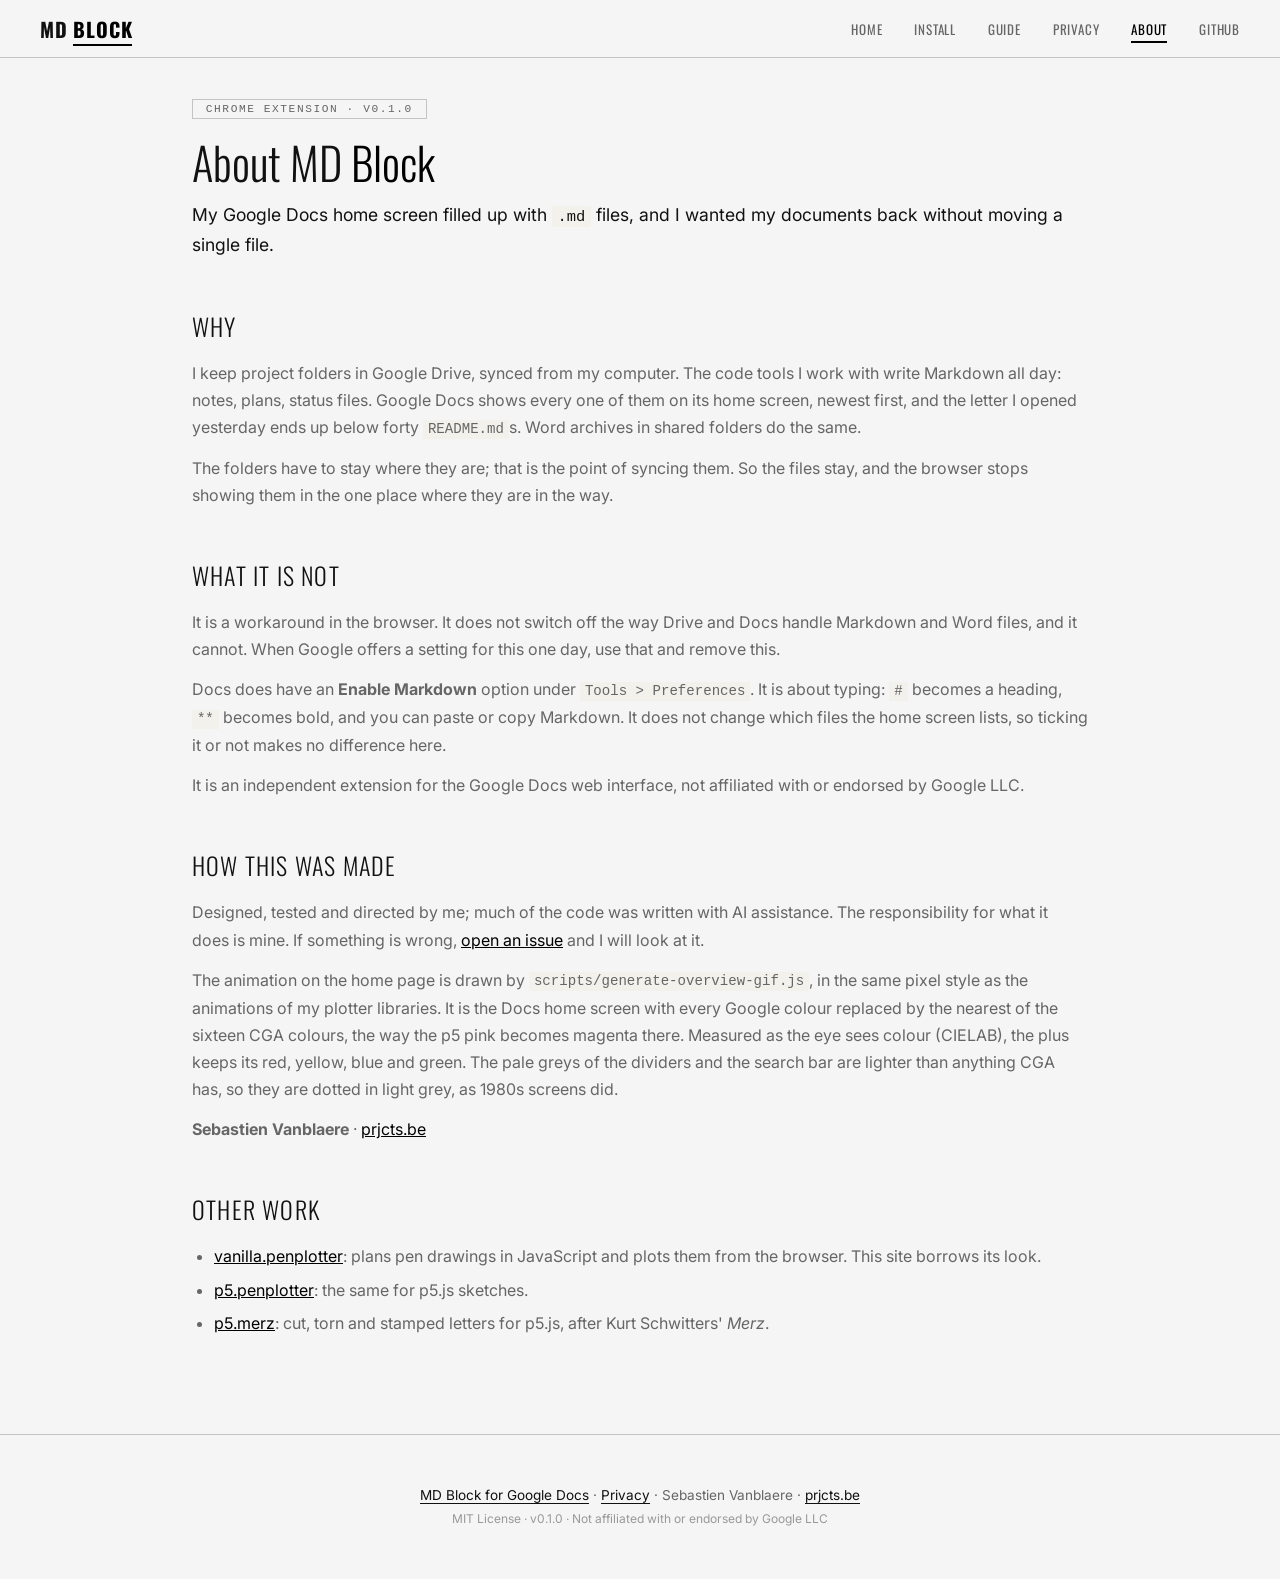
==== docs/about.html @ 328c987b "Add GitHub Pages site and CGA overview animation - index.html and docs/ (install, guide, privacy, ab" ====
<!DOCTYPE html>
<html lang="en">
<head>
  <meta charset="UTF-8">
  <meta name="viewport" content="width=device-width, initial-scale=1.0">
  <title>About - MD Block for Google Docs</title>
  <meta name="description" content="Why MD Block for Google Docs exists, what it is not, and how it was made.">
  <link rel="icon" href="../icons/icon32.png" type="image/png">
  <link rel="preconnect" href="https://fonts.googleapis.com">
  <link href="https://fonts.googleapis.com/css2?family=Oswald:wght@300;400;500;600;700&family=Inter:wght@400;500&display=swap" rel="stylesheet">
  <link rel="stylesheet" href="style.css">
</head>
<body>
  <nav id="navbar">
    <a class="nav-logo" href="../index.html">MD <span>Block</span></a>
    <button class="nav-hamburger" aria-label="Toggle menu" onclick="this.closest('nav').classList.toggle('nav-open')"><span></span><span></span><span></span></button>
    <ul class="nav-links">
      <li><a href="../index.html">Home</a></li>
      <li><a href="install.html">Install</a></li>
      <li><a href="guide.html">Guide</a></li>
      <li><a href="privacy.html">Privacy</a></li>
      <li><a href="about.html" class="active">About</a></li>
      <li><a href="https://github.com/seb-prjcts-be/google_docs_md_filter" target="_blank">GitHub</a></li>
    </ul>
  </nav>
  <main class="page">
    <header class="page-header">
      <div class="section-tag">Chrome extension &middot; v0.1.0</div>
      <h1>About MD <span class="accent">Block</span></h1>
      <p class="guide-intro">My Google Docs home screen filled up with <code>.md</code> files, and I wanted my documents back without moving a single file.</p>
    </header>

    <h2>Why</h2>
    <p>I keep project folders in Google Drive, synced from my computer. The code tools I work with write Markdown all day: notes, plans, status files. Google Docs shows every one of them on its home screen, newest first, and the letter I opened yesterday ends up below forty <code>README.md</code>s. Word archives in shared folders do the same.</p>
    <p>The folders have to stay where they are; that is the point of syncing them. So the files stay, and the browser stops showing them in the one place where they are in the way.</p>

    <h2>What it is not</h2>
    <p>It is a workaround in the browser. It does not switch off the way Drive and Docs handle Markdown and Word files, and it cannot. When Google offers a setting for this one day, use that and remove this.</p>
    <p>Docs does have an <strong>Enable Markdown</strong> option under <code>Tools &gt; Preferences</code>. It is about typing: <code>#</code> becomes a heading, <code>**</code> becomes bold, and you can paste or copy Markdown. It does not change which files the home screen lists, so ticking it or not makes no difference here.</p>
    <p>It is an independent extension for the Google Docs web interface, not affiliated with or endorsed by Google LLC.</p>

    <h2>How this was made</h2>
    <p>Designed, tested and directed by me; much of the code was written with AI assistance. The responsibility for what it does is mine. If something is wrong, <a href="https://github.com/seb-prjcts-be/google_docs_md_filter/issues">open an issue</a> and I will look at it.</p>
    <p>The animation on the home page is drawn by <code>scripts/generate-overview-gif.js</code>, in the same pixel style as the animations of my plotter libraries. It is the Docs home screen with every Google colour replaced by the nearest of the sixteen CGA colours, the way the p5 pink becomes magenta there. Measured as the eye sees colour (CIELAB), the plus keeps its red, yellow, blue and green. The pale greys of the dividers and the search bar are lighter than anything CGA has, so they are dotted in light grey, as 1980s screens did.</p>
    <p><strong>Sebastien Vanblaere</strong> &middot; <a href="https://prjcts.be" target="_blank">prjcts.be</a></p>

    <h2>Other work</h2>
    <ul>
      <li><a href="https://seb-prjcts-be.github.io/vanilla.penplotter/">vanilla.penplotter</a>: plans pen drawings in JavaScript and plots them from the browser. This site borrows its look.</li>
      <li><a href="https://seb-prjcts-be.github.io/p5.penplotter/">p5.penplotter</a>: the same for p5.js sketches.</li>
      <li><a href="https://seb-prjcts-be.github.io/p5.merz/">p5.merz</a>: cut, torn and stamped letters for p5.js, after Kurt Schwitters' <em>Merz</em>.</li>
    </ul>
  </main>
  <footer>
    <p><a href="https://github.com/seb-prjcts-be/google_docs_md_filter" target="_blank">MD Block for Google Docs</a> &middot; <a href="privacy.html">Privacy</a> &middot; Sebastien Vanblaere &middot; <a href="https://prjcts.be" target="_blank">prjcts.be</a></p>
    <p class="footer-sub">MIT License &middot; v0.1.0 &middot; Not affiliated with or endorsed by Google LLC</p>
  </footer>
</body>
</html>
---- docs/style.css ----
/* ============================================================
   penplotter sites - the family look of the drawing libraries:
   sober black and white, Oswald titles, Inter body, Courier New
   code on warm paper. The rules are shared, taken over as
   they are. Identical in vanilla.penplotter and p5.penplotter.
   ============================================================ */

@import url('https://fonts.googleapis.com/css2?family=Oswald:wght@400;500;600;700&family=Inter:wght@400;500&display=swap');

:root {
  --bg:          #f5f5f5;
  --bg2:         #eeeeee;
  --bg3:         #e4e4e4;
  --surface:     #ffffff;
  --paper:       #faf8f3;
  --border:      rgba(0, 0, 0, 0.1);
  --border-mid:  rgba(0, 0, 0, 0.2);
  --border-hard: rgba(0, 0, 0, 0.7);
  --text:        #111111;
  --text-muted:  #666666;
  --text-faint:  #999999;
}

*, *::before, *::after { box-sizing: border-box; }
html { scroll-behavior: smooth; }
body {
  margin: 0;
  font-family: 'Inter', 'Segoe UI', system-ui, sans-serif;
  background: var(--bg);
  color: var(--text);
  overflow-x: hidden;
}
a { color: inherit; }
button, input, select, textarea { font: inherit; }
h1, h2, h3, .nav-logo, .cta-btn, .hero-badge { font-family: 'Oswald', sans-serif; margin: 0; }
code, pre { font-family: 'Courier New', Courier, monospace; }
a:focus-visible, button:focus-visible { outline: 2px solid #000; outline-offset: 3px; }

/* ── NAV ── */
#navbar {
  position: fixed;
  top: 0; left: 0; right: 0;
  z-index: 100;
  display: flex;
  align-items: center;
  justify-content: space-between;
  padding: 0.85rem 2.5rem;
  background: rgba(245, 245, 245, 0.92);
  backdrop-filter: blur(10px);
  border-bottom: 1px solid var(--border-mid);
}
.nav-logo {
  font-size: 1.25rem;
  font-weight: 700;
  letter-spacing: 0.04em;
  text-transform: uppercase;
  color: var(--text);
  text-decoration: none;
}
.nav-logo span { color: #000; border-bottom: 2px solid #000; }
.nav-links { display: flex; list-style: none; gap: 2rem; margin: 0; padding: 0; }
.nav-links a {
  color: var(--text-muted);
  text-decoration: none;
  font-size: 0.82rem;
  letter-spacing: 0.06em;
  text-transform: uppercase;
  font-family: 'Oswald', sans-serif;
  font-weight: 400;
  transition: color 0.15s;
}
.nav-links a:hover { color: #000; }
.nav-links a.active { color: #000; border-bottom: 2px solid #000; padding-bottom: 2px; }
.nav-hamburger {
  display: none;
  flex-direction: column;
  justify-content: center;
  gap: 5px;
  background: none;
  border: none;
  cursor: pointer;
  padding: 4px;
  z-index: 101;
}
.nav-hamburger span { display: block; width: 22px; height: 2px; background: var(--text); border-radius: 2px; transition: transform 0.2s, opacity 0.2s; }
#navbar.nav-open .nav-hamburger span:nth-child(1) { transform: translateY(7px) rotate(45deg); }
#navbar.nav-open .nav-hamburger span:nth-child(2) { opacity: 0; }
#navbar.nav-open .nav-hamburger span:nth-child(3) { transform: translateY(-7px) rotate(-45deg); }

#hero, .section, footer { position: relative; z-index: 1; }

/* ── HERO ── */
#hero {
  height: 100vh;
  min-height: 580px;
  overflow: hidden;
}
#hero-canvas { position: absolute; inset: 0; }
#hero-canvas canvas { display: block; width: 100% !important; height: 100% !important; }
.hero-overlay {
  position: absolute;
  inset: 0;
  display: flex;
  align-items: center;
  justify-content: center;
  background: radial-gradient(ellipse at center, rgba(245,245,245,0.15) 0%, rgba(245,245,245,0.75) 100%);
  pointer-events: none;
}
.hero-text { text-align: center; pointer-events: auto; padding: 0 1.25rem; }
.hero-badge {
  display: inline-block;
  padding: 0.3rem 1rem;
  border: 1px solid var(--border-hard);
  font-size: 0.7rem;
  letter-spacing: 0.18em;
  text-transform: uppercase;
  color: var(--text);
  margin-bottom: 1.5rem;
}
.hero-text h1 {
  font-size: clamp(3rem, 10vw, 7.5rem);
  font-weight: 400;
  line-height: 0.95;
  letter-spacing: 0.02em;
  text-transform: none;
  color: #000;
  margin-bottom: 1.2rem;
}
.hero-sub {
  font-size: clamp(0.95rem, 2vw, 1.15rem);
  color: var(--text-muted);
  line-height: 1.7;
  margin: 0 0 2.5rem;
  font-weight: 400;
}
.cta-btn {
  display: inline-block;
  padding: 0.8rem 2.5rem;
  background: #000;
  color: #fff;
  text-decoration: none;
  font-size: 0.85rem;
  letter-spacing: 0.12em;
  text-transform: uppercase;
  font-weight: 600;
  transition: background 0.15s;
}
.cta-btn:hover { background: #333; }
.cta-btn.secondary { background: #444; }
.cta-btn.secondary:hover { background: #333; }
.cta-row { display: flex; gap: 1rem; justify-content: center; flex-wrap: wrap; margin-top: 1.5rem; }

/* ── SECTIONS ── */
.section { padding: 6rem 2rem; }
.section-dark { background: var(--bg2); border-top: 1px solid var(--border); border-bottom: 1px solid var(--border); }
.section-header { text-align: center; max-width: 680px; margin: 0 auto 3rem; }
.section-tag, .eyebrow {
  display: inline-block;
  padding: 0.2rem 0.8rem;
  border: 1px solid var(--border-mid);
  font-size: 0.7rem;
  letter-spacing: 0.14em;
  text-transform: uppercase;
  color: var(--text-muted);
  font-family: 'Consolas', monospace;
  margin: 0 0 1rem;
}
.section-header h2 {
  font-size: clamp(2rem, 5vw, 3rem);
  font-weight: 700;
  text-transform: uppercase;
  letter-spacing: 0.03em;
  color: #000;
  margin-bottom: 1rem;
}
.section-header p { color: var(--text-muted); line-height: 1.7; font-size: 0.97rem; margin: 0; }
.accent { color: #000; }
section[id], h2[id], h3[id] { scroll-margin-top: 62px; }

/* The two-libraries and five-stages lists on the landing page */
.pipeline-list { list-style: none; margin: 0 auto; padding: 0; max-width: 960px; border-top: 1px solid var(--border-mid); }
.pipeline-list li {
  display: grid;
  grid-template-columns: 64px minmax(170px, .4fr) 1fr;
  gap: 1.5rem;
  align-items: baseline;
  padding: 1.4rem 0;
  border-bottom: 1px solid var(--border-mid);
}
.pipeline-list span { font-family: 'Consolas', 'Courier New', monospace; font-size: 0.72rem; letter-spacing: 0.1em; text-transform: uppercase; color: var(--text-faint); }
.pipeline-list strong { font-family: 'Oswald', sans-serif; font-size: clamp(1.3rem, 2.6vw, 1.9rem); font-weight: 500; letter-spacing: 0.02em; color: #000; }
.pipeline-list p { margin: 0; color: var(--text-muted); line-height: 1.65; }
.pipeline-list a { color: #000; }

/* ── CODE ── */
.code-preview {
  background: var(--paper);
  border: 1px solid rgba(0, 0, 0, 0.15);
  border-radius: 4px;
  padding: 0.75rem;
  text-align: left;
}
.code-preview code {
  font-family: 'Consolas', 'Courier New', monospace;
  font-size: 0.7rem;
  color: #111;
  background: transparent;
  white-space: pre-wrap;
  line-height: 1.65;
}
pre, .code-block {
  background: var(--paper);
  color: #111;
  border: 1px solid rgba(0, 0, 0, 0.15);
  border-radius: 4px;
  padding: 1.2rem 1.4rem;
  margin: 0.8rem 0 1.4rem;
  overflow-x: auto;
  font-family: 'Courier New', monospace;
  font-size: 0.84rem;
  line-height: 1.6;
  white-space: pre;
}
pre code, .code-block code { background: transparent; padding: 0; font-family: inherit; font-size: inherit; }
p code, li code, td code, dd code { font-family: 'Courier New', monospace; font-size: 0.88em; background: #f3f1ec; padding: 0.1em 0.35em; }

/* Prism tokens - p5 webeditor (Atom One Light) palette */
.token.comment    { color: #A0A1A7; font-style: italic; }
.token.keyword    { color: #A626A4; }
.token.string     { color: #50A14F; }
.token.number,
.token.boolean    { color: #986801; }
.token.function   { color: #4078F2; }
.token.class-name { color: #C18401; }
.token.property   { color: #E45649; }
.token.operator,
.token.punctuation { color: #383A42; }

/* ── FOOTER ── */
footer {
  text-align: center;
  padding: 3rem 2rem;
  border-top: 1px solid var(--border-mid);
  color: var(--text-muted);
  font-size: 0.85rem;
  line-height: 1.9;
}
footer p { margin: 0; }
footer a { color: var(--text); text-decoration: underline; text-underline-offset: 3px; }
footer a:hover { color: #000; }
.footer-sub { font-size: 0.75rem; color: var(--text-faint); }

/* ── SCROLLBAR ── */
::-webkit-scrollbar { width: 5px; }
::-webkit-scrollbar-track { background: var(--bg); }
::-webkit-scrollbar-thumb { background: #aaa; }
::-webkit-scrollbar-thumb:hover { background: #555; }

/* ── DOC PAGES (reading layout) ── */
.page, .guide-wrap { max-width: 960px; margin: 0 auto; padding: 6rem 2rem 5rem; }
.page h1 { font-size: 2.8rem; margin-bottom: 0.3rem; }
.page h2 { font-size: 1.5rem; margin: 3rem 0 0.7rem; text-transform: uppercase; letter-spacing: .05em; padding-bottom: 0.3rem; }
.page h3 { font-size: 1.1rem; margin: 1.8rem 0 0.4rem; text-transform: uppercase; letter-spacing: .04em; }
.page p, .page li { line-height: 1.7; color: var(--text-muted); }
.page p { margin: 0 0 0.8rem; }
.page a { color: #000; text-decoration: underline; }
.page a:hover { color: #555; }
.guide-intro, .lead { font-size: 1.1rem; color: var(--text); margin-bottom: 2rem; line-height: 1.7; }
.page .lead, .page .guide-intro { color: var(--text); }
.page ol, .page ul { padding-left: 22px; margin: 0 0 1rem; }
.page li + li { margin-top: 0.4rem; }
.page-header { margin-bottom: 2.5rem; }
.page-header .section-tag, .page-header .eyebrow { margin-bottom: 0.6rem; }

.callout {
  background: var(--bg2);
  padding: 0.9rem 1.2rem;
  margin: 1.2rem 0;
  color: var(--text);
}
.callout p { margin: 0; }
.callout code { background: #ebe8e0; }
.note {
  display: inline-block;
  font-size: 0.72rem;
  font-family: 'Oswald', sans-serif;
  text-transform: uppercase;
  letter-spacing: .08em;
  background: #000;
  color: #fff;
  padding: 0.15em 0.5em;
  margin-right: 0.4rem;
  vertical-align: middle;
}

.page table, .opts-table { width: 100%; border-collapse: collapse; margin: 0.8rem 0 1.4rem; font-size: 0.84rem; }
.page th, .opts-table th {
  text-align: left;
  font-family: 'Oswald', sans-serif;
  font-size: 0.74rem;
  text-transform: uppercase;
  letter-spacing: .06em;
  padding: 0.4rem 0.8rem;
  background: #000;
  color: #fff;
}
.page td, .opts-table td { padding: 0.45rem 0.8rem; border-bottom: 1px solid #e8e8e8; color: var(--text); vertical-align: top; }
.page tr:last-child td, .opts-table tr:last-child td { border-bottom: none; }
.page td:first-child, .opts-table td:first-child { font-family: 'Courier New', monospace; white-space: nowrap; }
.page td:nth-child(3), .opts-table td:nth-child(3) { color: var(--text-muted); }
.table-wrap { overflow-x: auto; }

.step-list { list-style: none; padding: 0; margin: 0.5rem 0 1.4rem; counter-reset: steps; }
.step-list li { counter-increment: steps; display: flex; gap: 1rem; margin-bottom: 0.9rem; }
.step-list li::before { content: counter(steps); font-family: 'Oswald', sans-serif; font-size: 1.1rem; background: #000; color: #fff; min-width: 1.8rem; height: 1.8rem; display: flex; align-items: center; justify-content: center; flex-shrink: 0; margin-top: 0.1rem; }
.step-list li p { margin: 0; line-height: 1.6; }

.example-grid { display: grid; grid-template-columns: repeat(2, minmax(0, 1fr)); gap: 1rem; }
.example-card { padding: 1.4rem; border: 1px solid var(--border-mid); background: var(--surface); }
.example-card h2 { margin: 0.4rem 0 0.8rem; font-size: 1.4rem; border: 0; padding: 0; }

/* ── EXAMPLES AND POSSIBILITIES PAGES (gallery layout) ── */
.ex-page-header { max-width: 1100px; margin: 0 auto; padding: 7rem 2rem 3rem; text-align: center; }
.ex-page-header h1 { font-size: 2.8rem; margin-bottom: 0.6rem; }
.ex-page-header > p { max-width: 620px; margin: 0 auto 2rem; line-height: 1.7; color: var(--text-muted); }
.ex-page-header .section-tag { margin-bottom: 0.6rem; }
.ex-preview { max-width: 520px; margin: 0 auto; display: flex; flex-direction: column; align-items: flex-start; gap: 1rem; }
.ex-canvas { width: 100%; overflow: hidden; background: var(--surface); border: 1px solid var(--border-mid); }
.ex-canvas canvas, .ex-canvas iframe { display: block !important; width: 100% !important; height: auto; border: 0; }
.ex-canvas canvas[data-example], .ex-canvas iframe { aspect-ratio: 4 / 5; object-fit: contain; }
.ex-canvas iframe { pointer-events: none; } /* a preview, not a plot button: the full example is the page to click */
.ex-canvas .ex-text { margin: 0; padding: 1rem; border: 0; border-radius: 0; aspect-ratio: 520 / 220; height: auto; font-size: 0.78rem; line-height: 1.65; white-space: pre; overflow: auto; background: var(--paper); }
.section-dark .ex-canvas { background: var(--surface); }
.ex-code-block {
  width: 100%;
  margin: 0;
  padding: 1rem 1.2rem;
  background: var(--paper);
  color: #111;
  border: 1px solid rgba(0, 0, 0, 0.15);
  font-family: 'Courier New', monospace;
  font-size: 0.78rem;
  line-height: 1.65;
  white-space: pre;
  overflow-x: auto;
  border-radius: 4px;
}
.ex-full-link, .ex-link {
  display: inline-block;
  font-family: 'Oswald', sans-serif;
  font-size: 0.72rem;
  letter-spacing: .1em;
  text-transform: uppercase;
  color: var(--text-muted);
  text-decoration: none !important;
  border-bottom: 1px solid var(--border-mid);
  transition: color 0.15s, border-color 0.15s;
}
.ex-full-link:hover, .ex-link:hover { color: #000; border-color: #000; }
.ex-controls { display: flex; flex-wrap: wrap; gap: 0.6rem 1.2rem; align-items: center; font-size: 0.85rem; color: var(--text-muted); }
.ex-controls label { display: inline-flex; align-items: center; gap: 0.4rem; }
.ex-controls select { padding: 0.35rem 0.5rem; border: 1px solid var(--border-mid); background: var(--surface); }

/* ── RESPONSIVE ── */
@media (max-width: 900px) {
  .pipeline-list li { grid-template-columns: 45px 1fr; }
  .pipeline-list p { grid-column: 2; }
  .example-grid { grid-template-columns: 1fr; }
  .nav-hamburger { display: flex; }
  .nav-links {
    display: none;
    position: fixed;
    top: 52px;
    left: 0; right: 0;
    flex-direction: column;
    gap: 0;
    background: rgba(245, 245, 245, 0.97);
    backdrop-filter: blur(10px);
    border-bottom: 1px solid var(--border-mid);
    padding: 0.5rem 0 1rem;
  }
  #navbar.nav-open .nav-links { display: flex; }
  .nav-links li { padding: 0; }
  .nav-links a { display: block; padding: 0.75rem 2rem; font-size: 0.9rem; }
}
@media (max-width: 620px) {
  #navbar { padding-left: 1.25rem; padding-right: 1.25rem; }
  .section { padding: 4rem 1.25rem; }
}
@media (prefers-reduced-motion: reduce) { html { scroll-behavior: auto; } }

/* ── Landing: four drawings you can make ── */
.make-grid { display: grid; grid-template-columns: repeat(auto-fit, minmax(210px, 1fr)); gap: 1.25rem; max-width: 1100px; margin: 0 auto; }
.make-card { display: block; text-decoration: none; color: inherit; }
.make-card .ex-canvas { margin-bottom: 0.6rem; }
.make-card p { margin: 0; font-family: 'Oswald', sans-serif; font-size: 1.1rem; font-weight: 400; letter-spacing: 0.02em; color: #000; }
.make-card:hover p { text-decoration: underline; }

/* Titles use Oswald Light; keep the existing sizes and placement. */
:is(#hero, .page, .section, .ex-page-header, .demo-header, .hb) :is(h1, h2, h3) {
  font-weight: 300;
}

/* Long inline references must not widen the page. */
p code, li code, td code { overflow-wrap: anywhere; }


/* Preserve code indentation inside a contained scrolling panel. */
pre, .ex-code-block { max-width: 100%; min-width: 0; box-sizing: border-box; }
pre code { white-space: pre; overflow-wrap: normal; }

.token.tag, .token.attr-name { color: #E45649; }
.token.attr-value { color: #50A14F; }

.workflow-pair { display:grid; grid-template-columns:repeat(2,minmax(0,1fr)); gap:1.5rem; margin:2rem 0; }
.workflow-pair figure { min-width:0; margin:0; }
.workflow-pair img { display:block; width:100%; height:auto; }
.workflow-pair h3 { font-size:1.35rem; }
details { margin:1.5rem 0; }
summary { cursor:pointer; margin-bottom:1rem; }
@media (max-width:620px) { .workflow-pair { grid-template-columns:1fr; } }
@media (max-width:620px) { .page table { table-layout:fixed; } .page td:first-child { white-space:normal; overflow-wrap:anywhere; } .page th, .page td { overflow-wrap:anywhere; padding-left:.4rem; padding-right:.4rem; } }
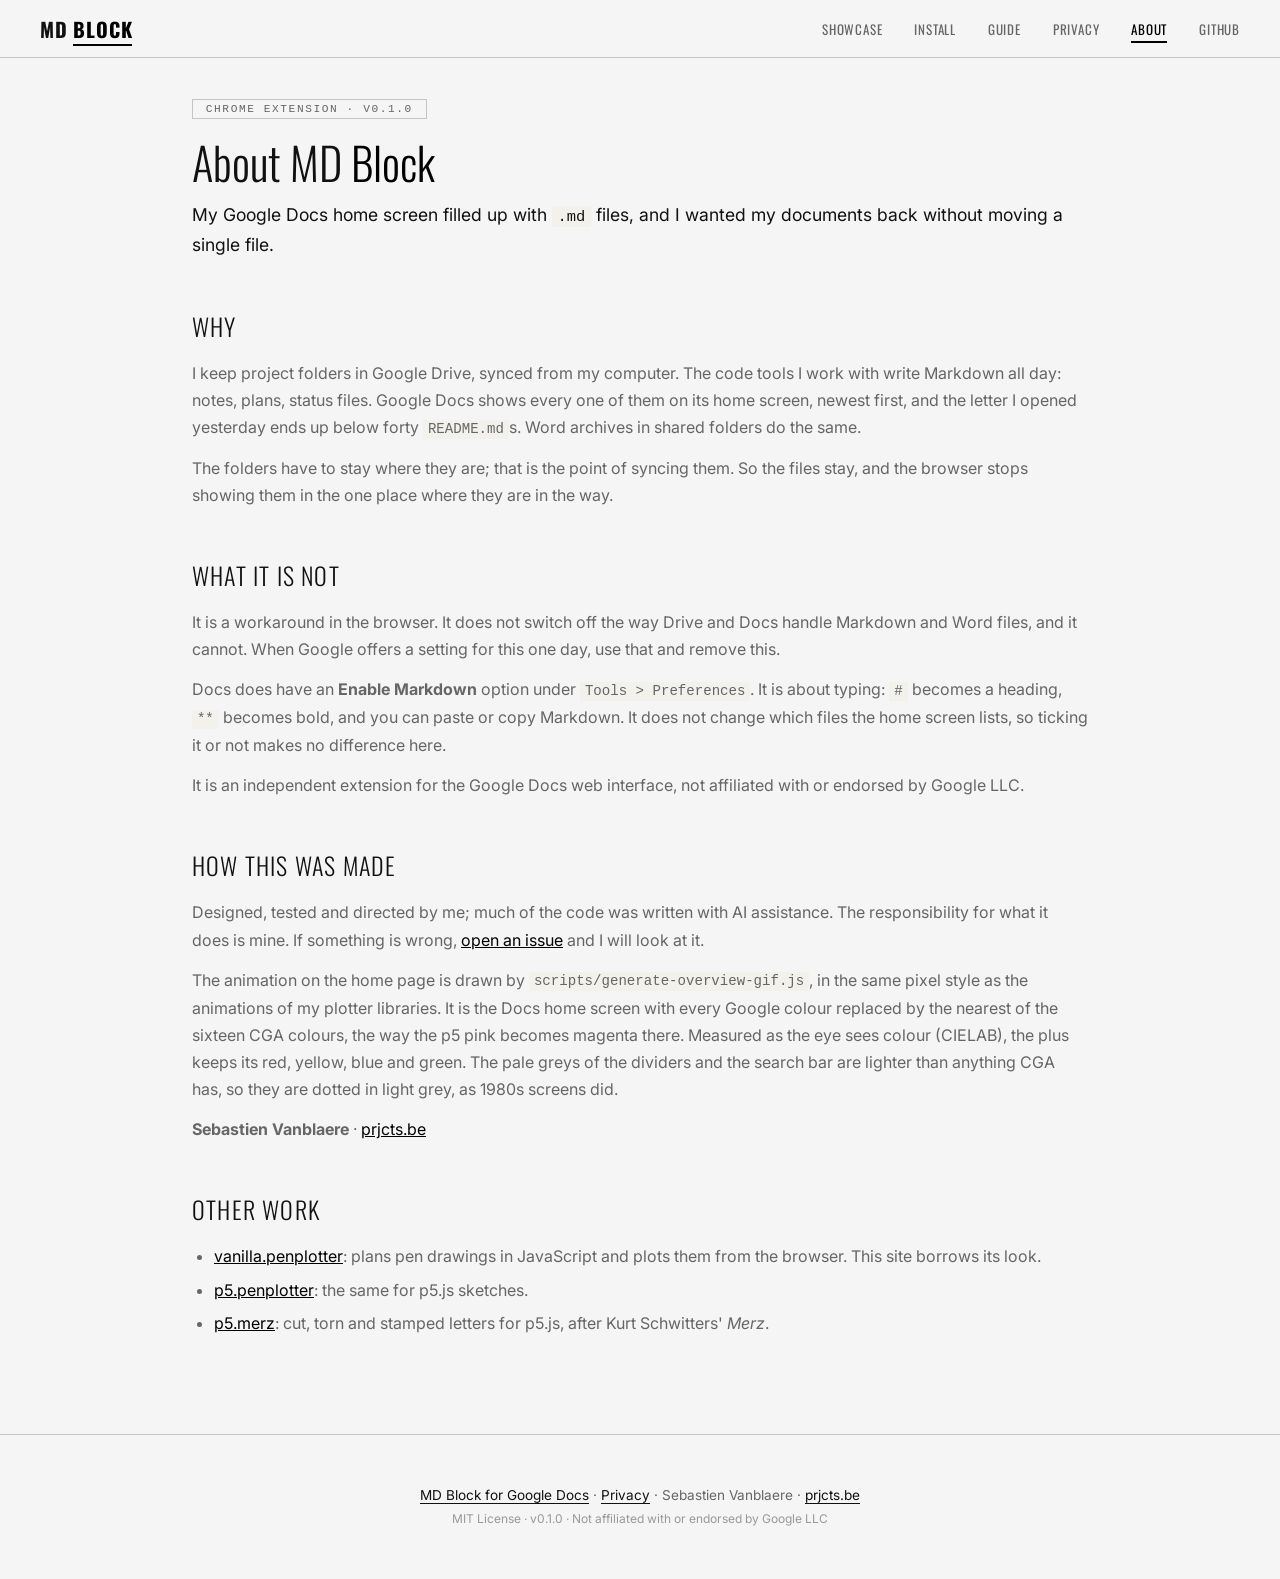
==== commit fd815d73: "Follow the seb-lib site conventions - The first nav item is Showcase, as on the library sites - The " ====
--- a/docs/about.html
+++ b/docs/about.html
@@ -15,7 +15,7 @@
     <a class="nav-logo" href="../index.html">MD <span>Block</span></a>
     <button class="nav-hamburger" aria-label="Toggle menu" onclick="this.closest('nav').classList.toggle('nav-open')"><span></span><span></span><span></span></button>
     <ul class="nav-links">
-      <li><a href="../index.html">Home</a></li>
+      <li><a href="../index.html">Showcase</a></li>
       <li><a href="install.html">Install</a></li>
       <li><a href="guide.html">Guide</a></li>
       <li><a href="privacy.html">Privacy</a></li>
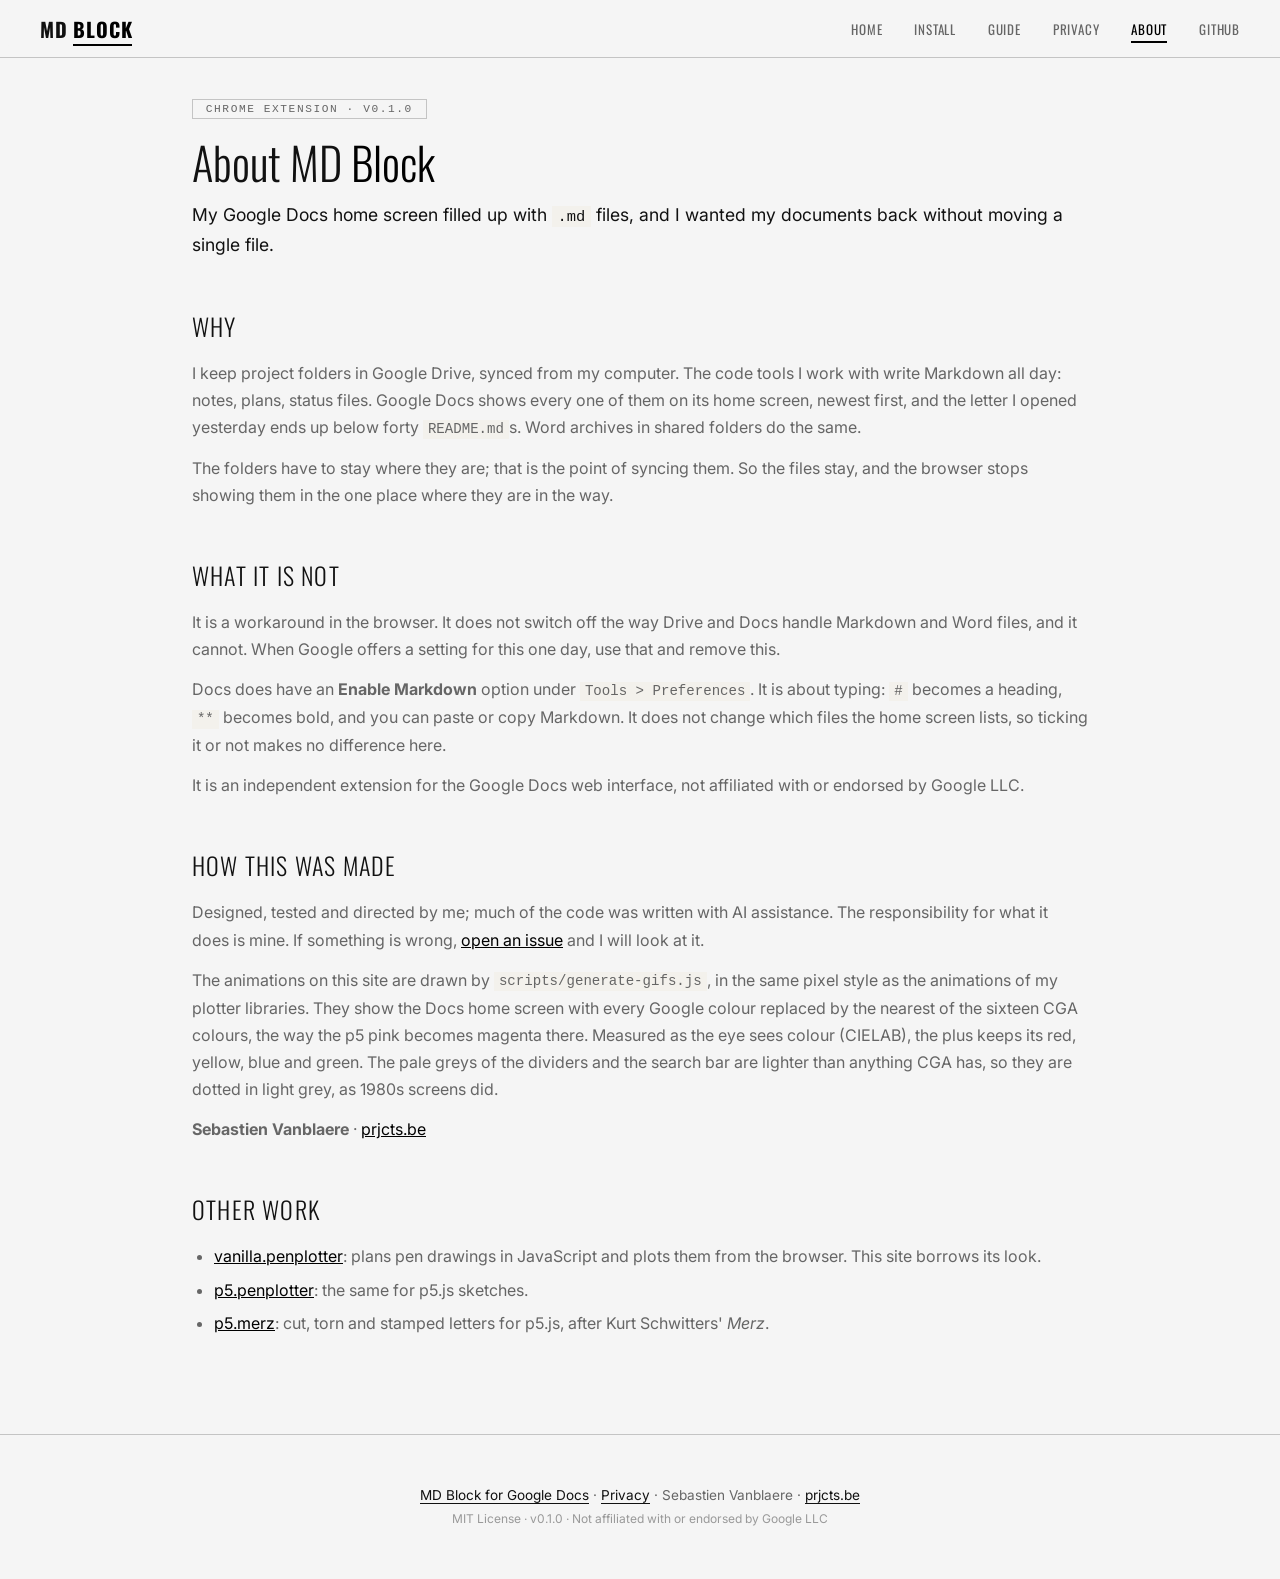
==== commit 5fcfacd7: "Add four CGA animations to the Guide - 02 File > Open, 03 the counter button, 04 settings, 05 where " ====
--- a/docs/about.html
+++ b/docs/about.html
@@ -15,7 +15,7 @@
     <a class="nav-logo" href="../index.html">MD <span>Block</span></a>
     <button class="nav-hamburger" aria-label="Toggle menu" onclick="this.closest('nav').classList.toggle('nav-open')"><span></span><span></span><span></span></button>
     <ul class="nav-links">
-      <li><a href="../index.html">Showcase</a></li>
+      <li><a href="../index.html">Home</a></li>
       <li><a href="install.html">Install</a></li>
       <li><a href="guide.html">Guide</a></li>
       <li><a href="privacy.html">Privacy</a></li>
@@ -41,7 +41,7 @@
 
     <h2>How this was made</h2>
     <p>Designed, tested and directed by me; much of the code was written with AI assistance. The responsibility for what it does is mine. If something is wrong, <a href="https://github.com/seb-prjcts-be/google_docs_md_filter/issues">open an issue</a> and I will look at it.</p>
-    <p>The animation on the home page is drawn by <code>scripts/generate-overview-gif.js</code>, in the same pixel style as the animations of my plotter libraries. It is the Docs home screen with every Google colour replaced by the nearest of the sixteen CGA colours, the way the p5 pink becomes magenta there. Measured as the eye sees colour (CIELAB), the plus keeps its red, yellow, blue and green. The pale greys of the dividers and the search bar are lighter than anything CGA has, so they are dotted in light grey, as 1980s screens did.</p>
+    <p>The animations on this site are drawn by <code>scripts/generate-gifs.js</code>, in the same pixel style as the animations of my plotter libraries. They show the Docs home screen with every Google colour replaced by the nearest of the sixteen CGA colours, the way the p5 pink becomes magenta there. Measured as the eye sees colour (CIELAB), the plus keeps its red, yellow, blue and green. The pale greys of the dividers and the search bar are lighter than anything CGA has, so they are dotted in light grey, as 1980s screens did.</p>
     <p><strong>Sebastien Vanblaere</strong> &middot; <a href="https://prjcts.be" target="_blank">prjcts.be</a></p>
 
     <h2>Other work</h2>
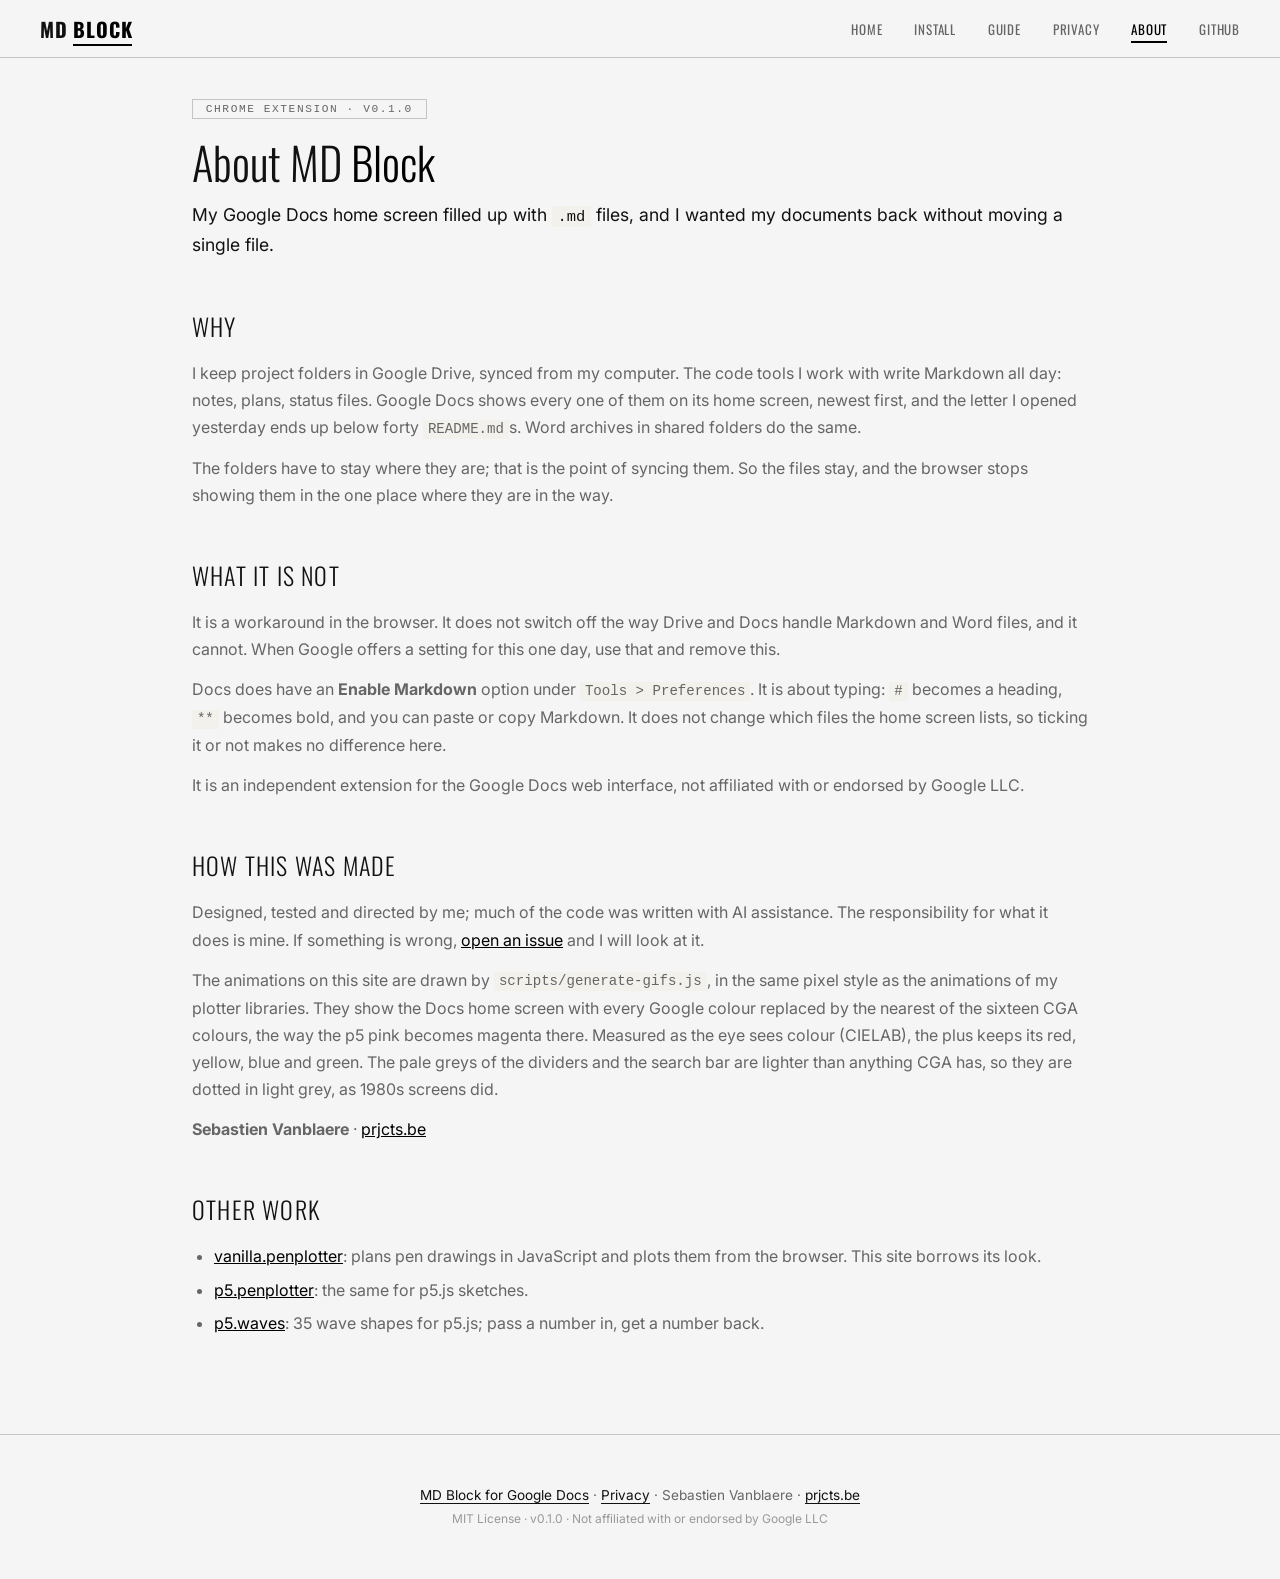
==== commit 3e31d18b: "About: point to p5.waves instead of p5.merz p5.merz is not announced on sebastienvanblaere.be yet; p" ====
--- a/docs/about.html
+++ b/docs/about.html
@@ -48,7 +48,7 @@
     <ul>
       <li><a href="https://seb-prjcts-be.github.io/vanilla.penplotter/">vanilla.penplotter</a>: plans pen drawings in JavaScript and plots them from the browser. This site borrows its look.</li>
       <li><a href="https://seb-prjcts-be.github.io/p5.penplotter/">p5.penplotter</a>: the same for p5.js sketches.</li>
-      <li><a href="https://seb-prjcts-be.github.io/p5.merz/">p5.merz</a>: cut, torn and stamped letters for p5.js, after Kurt Schwitters' <em>Merz</em>.</li>
+      <li><a href="https://seb-prjcts-be.github.io/p5.waves/">p5.waves</a>: 35 wave shapes for p5.js; pass a number in, get a number back.</li>
     </ul>
   </main>
   <footer>
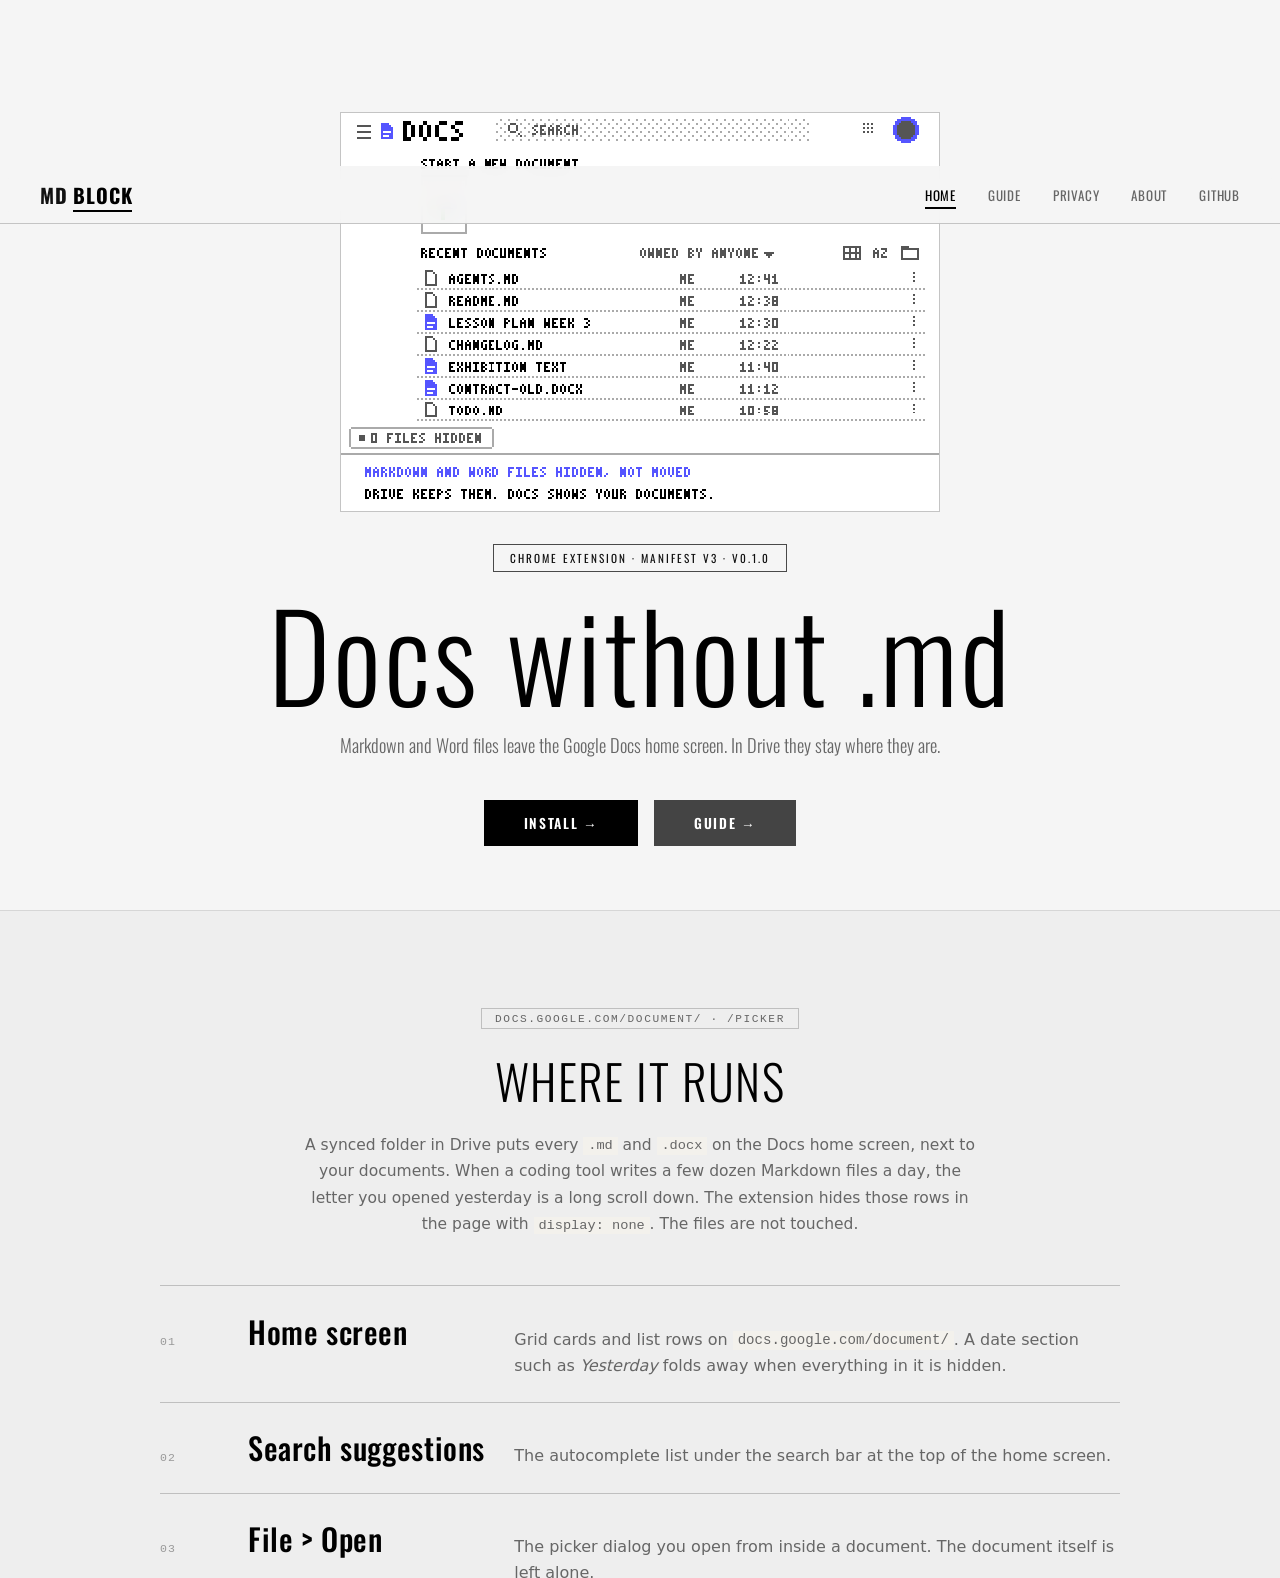
==== commit 446ef1b0: "Three pages instead of five, and quieter text - Install is the first section of the Guide; About is " ====
--- a/docs/about.html
+++ b/docs/about.html
@@ -2,58 +2,11 @@
 <html lang="en">
 <head>
   <meta charset="UTF-8">
-  <meta name="viewport" content="width=device-width, initial-scale=1.0">
+  <meta http-equiv="refresh" content="0; url=../index.html#about">
+  <link rel="canonical" href="https://seb-prjcts-be.github.io/google_docs_md_filter/#about">
   <title>About - MD Block for Google Docs</title>
-  <meta name="description" content="Why MD Block for Google Docs exists, what it is not, and how it was made.">
-  <link rel="icon" href="../icons/icon32.png" type="image/png">
-  <link rel="preconnect" href="https://fonts.googleapis.com">
-  <link href="https://fonts.googleapis.com/css2?family=Oswald:wght@300;400;500;600;700&family=Inter:wght@400;500&display=swap" rel="stylesheet">
-  <link rel="stylesheet" href="style.css">
 </head>
 <body>
-  <nav id="navbar">
-    <a class="nav-logo" href="../index.html">MD <span>Block</span></a>
-    <button class="nav-hamburger" aria-label="Toggle menu" onclick="this.closest('nav').classList.toggle('nav-open')"><span></span><span></span><span></span></button>
-    <ul class="nav-links">
-      <li><a href="../index.html">Home</a></li>
-      <li><a href="install.html">Install</a></li>
-      <li><a href="guide.html">Guide</a></li>
-      <li><a href="privacy.html">Privacy</a></li>
-      <li><a href="about.html" class="active">About</a></li>
-      <li><a href="https://github.com/seb-prjcts-be/google_docs_md_filter" target="_blank">GitHub</a></li>
-    </ul>
-  </nav>
-  <main class="page">
-    <header class="page-header">
-      <div class="section-tag">Chrome extension &middot; v0.1.0</div>
-      <h1>About MD <span class="accent">Block</span></h1>
-      <p class="guide-intro">My Google Docs home screen filled up with <code>.md</code> files, and I wanted my documents back without moving a single file.</p>
-    </header>
-
-    <h2>Why</h2>
-    <p>I keep project folders in Google Drive, synced from my computer. The code tools I work with write Markdown all day: notes, plans, status files. Google Docs shows every one of them on its home screen, newest first, and the letter I opened yesterday ends up below forty <code>README.md</code>s. Word archives in shared folders do the same.</p>
-    <p>The folders have to stay where they are; that is the point of syncing them. So the files stay, and the browser stops showing them in the one place where they are in the way.</p>
-
-    <h2>What it is not</h2>
-    <p>It is a workaround in the browser. It does not switch off the way Drive and Docs handle Markdown and Word files, and it cannot. When Google offers a setting for this one day, use that and remove this.</p>
-    <p>Docs does have an <strong>Enable Markdown</strong> option under <code>Tools &gt; Preferences</code>. It is about typing: <code>#</code> becomes a heading, <code>**</code> becomes bold, and you can paste or copy Markdown. It does not change which files the home screen lists, so ticking it or not makes no difference here.</p>
-    <p>It is an independent extension for the Google Docs web interface, not affiliated with or endorsed by Google LLC.</p>
-
-    <h2>How this was made</h2>
-    <p>Designed, tested and directed by me; much of the code was written with AI assistance. The responsibility for what it does is mine. If something is wrong, <a href="https://github.com/seb-prjcts-be/google_docs_md_filter/issues">open an issue</a> and I will look at it.</p>
-    <p>The animations on this site are drawn by <code>scripts/generate-gifs.js</code>, in the same pixel style as the animations of my plotter libraries. They show the Docs home screen with every Google colour replaced by the nearest of the sixteen CGA colours, the way the p5 pink becomes magenta there. Measured as the eye sees colour (CIELAB), the plus keeps its red, yellow, blue and green. The pale greys of the dividers and the search bar are lighter than anything CGA has, so they are dotted in light grey, as 1980s screens did.</p>
-    <p><strong>Sebastien Vanblaere</strong> &middot; <a href="https://prjcts.be" target="_blank">prjcts.be</a></p>
-
-    <h2>Other work</h2>
-    <ul>
-      <li><a href="https://seb-prjcts-be.github.io/vanilla.penplotter/">vanilla.penplotter</a>: plans pen drawings in JavaScript and plots them from the browser. This site borrows its look.</li>
-      <li><a href="https://seb-prjcts-be.github.io/p5.penplotter/">p5.penplotter</a>: the same for p5.js sketches.</li>
-      <li><a href="https://seb-prjcts-be.github.io/p5.waves/">p5.waves</a>: 35 wave shapes for p5.js; pass a number in, get a number back.</li>
-    </ul>
-  </main>
-  <footer>
-    <p><a href="https://github.com/seb-prjcts-be/google_docs_md_filter" target="_blank">MD Block for Google Docs</a> &middot; <a href="privacy.html">Privacy</a> &middot; Sebastien Vanblaere &middot; <a href="https://prjcts.be" target="_blank">prjcts.be</a></p>
-    <p class="footer-sub">MIT License &middot; v0.1.0 &middot; Not affiliated with or endorsed by Google LLC</p>
-  </footer>
+  <p>About moved to the <a href="../index.html#about">home page</a>.</p>
 </body>
 </html>
